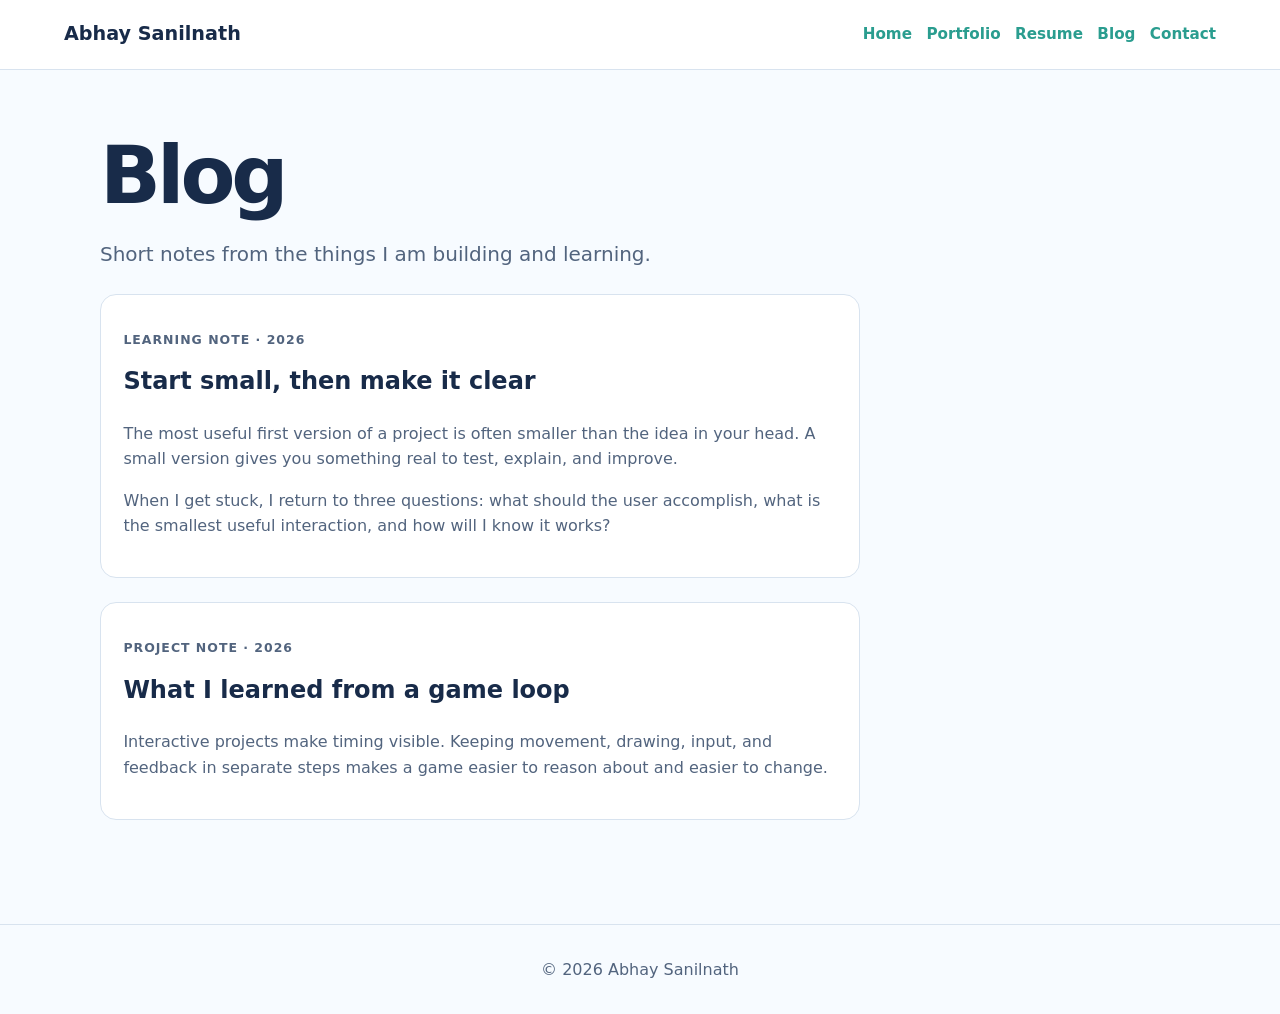
==== blog.html @ 9a355a2a "feat: complete personal website labs" ====
<!doctype html>
<html lang="en"><head><meta charset="utf-8"><meta name="viewport" content="width=device-width, initial-scale=1"><title>Abhay Sanilnath | Blog</title><link rel="stylesheet" href="styles.css"></head>
<body><nav class="navbar"><h1 class="logo"><a href="index.html">Abhay Sanilnath</a></h1><div class="nav-links"><a href="index.html">Home</a><a href="portfolio.html">Portfolio</a><a href="resume.html">Resume</a><a href="blog.html">Blog</a><a href="contact.html">Contact</a></div></nav>
<main><h1 class="page-title">Blog</h1><p class="lede">Short notes from the things I am building and learning.</p><article class="post"><p class="tag">Learning note · 2026</p><h2>Start small, then make it clear</h2><p>The most useful first version of a project is often smaller than the idea in your head. A small version gives you something real to test, explain, and improve.</p><p>When I get stuck, I return to three questions: what should the user accomplish, what is the smallest useful interaction, and how will I know it works?</p></article><article class="post"><p class="tag">Project note · 2026</p><h2>What I learned from a game loop</h2><p>Interactive projects make timing visible. Keeping movement, drawing, input, and feedback in separate steps makes a game easier to reason about and easier to change.</p></article></main><footer class="footer"><p>© 2026 Abhay Sanilnath</p></footer></body></html>
---- styles.css ----
:root{--ink:#182b49;--muted:#52647e;--paper:#f7fbff;--card:#fff;--accent:#e76f51;--teal:#2a9d8f;--line:#d8e3ef}*{box-sizing:border-box}html{scroll-behavior:smooth}body{margin:0;background:var(--paper);color:var(--ink);font:16px/1.6 system-ui,-apple-system,BlinkMacSystemFont,"Segoe UI",sans-serif}a{color:var(--teal);font-weight:650}a:hover,a:focus{color:var(--accent)}a:focus-visible,input:focus,textarea:focus{outline:3px solid #f4a261;outline-offset:3px}.navbar{display:flex;align-items:center;justify-content:space-between;gap:1rem;padding:1.2rem max(5vw,1.25rem);background:var(--card);border-bottom:1px solid var(--line);position:sticky;top:0;z-index:2}.logo{font-size:1.2rem;margin:0}.logo a{text-decoration:none;color:var(--ink)}.nav-links{display:flex;flex-wrap:wrap;justify-content:flex-end;gap:.9rem}.nav-links a{font-size:.95rem;text-decoration:none}.nav-links a[aria-current=page]{color:var(--accent)}main{width:min(1080px,90%);margin:0 auto;padding:4rem 0 5rem}.page-title{font-size:clamp(2.5rem,7vw,5rem);line-height:1.05;margin:0 0 1rem;letter-spacing:-.05em}.lede{font-size:1.25rem;color:var(--muted);max-width:50rem}.hero{display:grid;grid-template-columns:1.4fr .8fr;align-items:center;gap:4rem;min-height:65vh}.eyebrow,.tag{color:var(--accent);font-weight:750;letter-spacing:.08em;text-transform:uppercase;font-size:.78rem}.hero p:not(.eyebrow){max-width:40rem;font-size:1.15rem;color:var(--muted)}.profile-card{background:#fff;border:1px solid var(--line);border-radius:1.5rem;padding:1rem;box-shadow:0 1rem 3rem rgba(24,43,73,.1);transform:rotate(2deg)}.profile-card img{display:block;width:100%;border-radius:1rem}.profile-card span{display:block;padding:.8rem .5rem .25rem;color:var(--muted);text-align:center}.button{display:inline-block;background:var(--ink);color:#fff!important;border:0;border-radius:999px;padding:.7rem 1.2rem;text-decoration:none;font:inherit;font-weight:750;cursor:pointer}.button:hover,.button:focus{background:var(--accent)}.text-link{margin-left:1rem}.section-grid{display:grid;grid-template-columns:repeat(3,1fr);gap:1rem;padding-top:3rem}.section-grid h2{grid-column:1/-1}.section-grid article,.project-card,.post,.resume{background:var(--card);border:1px solid var(--line);border-radius:1rem;padding:1.4rem}.section-grid article h3,.project-card h2,.post h2{margin-top:0}.section-grid article p,.project-card p,.post p{color:var(--muted)}.project-grid{display:grid;grid-template-columns:repeat(3,1fr);gap:1rem;margin-top:2rem}.project-card ul,.skill-list{padding-left:1.2rem}.project-card li,.skill-list li{margin:.35rem 0}.resume{max-width:760px;margin-top:2rem}.resume section{padding:1rem 0;border-bottom:1px solid var(--line)}.resume section:last-child{border-bottom:0}.resume h2{margin:0}.post{max-width:760px;margin:1.5rem 0}.contact-form{display:grid;gap:.55rem;max-width:650px;margin-top:2rem;background:var(--card);border:1px solid var(--line);border-radius:1rem;padding:1.5rem}.contact-form label{font-weight:700;margin-top:.6rem}.contact-form input:not(.button),.contact-form textarea{width:100%;font:inherit;border:1px solid #aabbd0;border-radius:.5rem;padding:.75rem;background:#fff;color:var(--ink)}.contact-form textarea{resize:vertical}.footer{padding:2rem max(5vw,1.25rem);border-top:1px solid var(--line);color:var(--muted);text-align:center}.footer p{margin:0}@media(max-width:760px){.navbar{align-items:flex-start;flex-direction:column}.nav-links{justify-content:flex-start}.hero{grid-template-columns:1fr;gap:2rem;padding-top:2rem}.section-grid,.project-grid{grid-template-columns:1fr}main{padding-top:2.5rem}.page-title{font-size:3.2rem}}
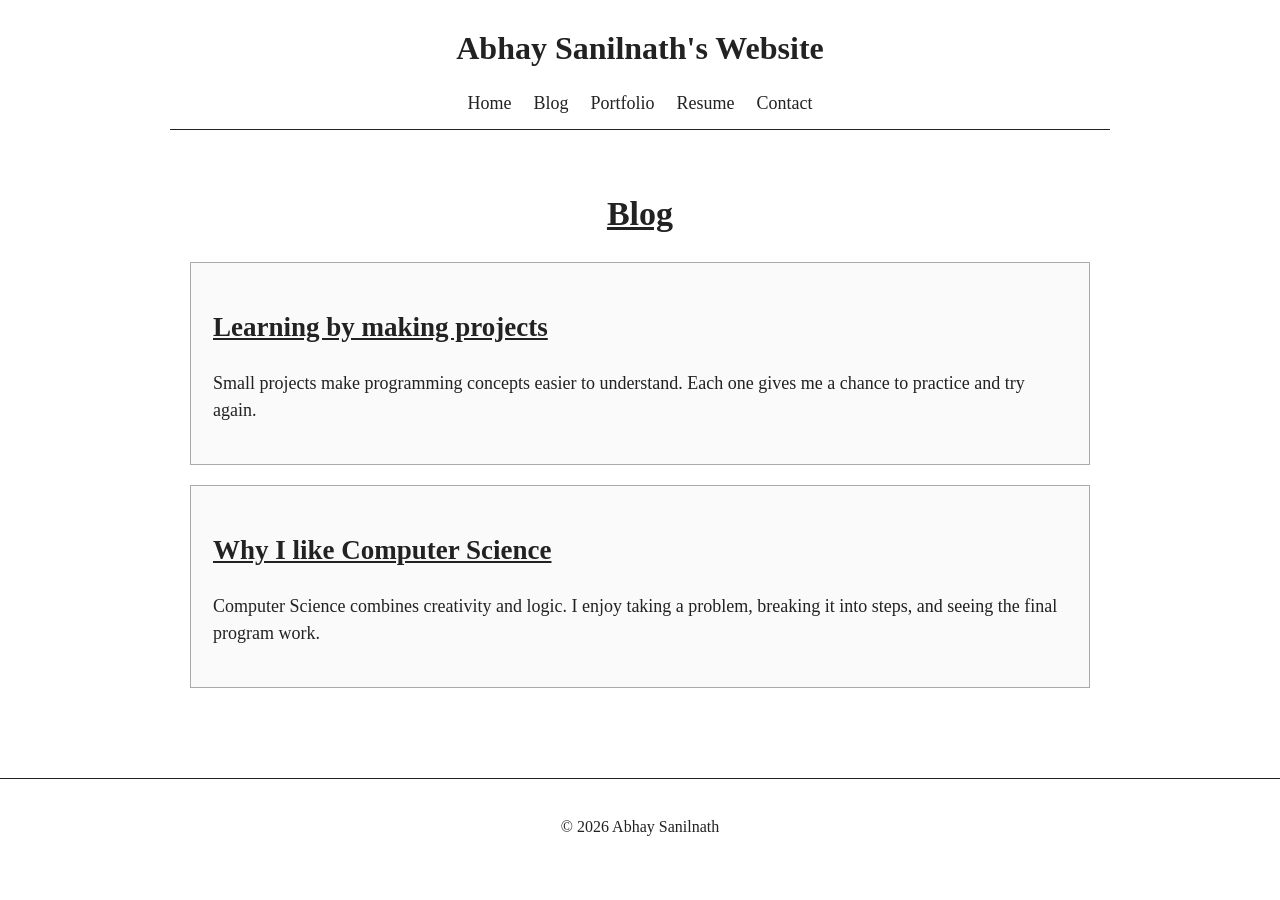
==== commit 067d22ce: "feat: update personal website pages" ====
--- a/blog.html
+++ b/blog.html
@@ -1,4 +1,3 @@
-<!doctype html>
-<html lang="en"><head><meta charset="utf-8"><meta name="viewport" content="width=device-width, initial-scale=1"><title>Abhay Sanilnath | Blog</title><link rel="stylesheet" href="styles.css"></head>
-<body><nav class="navbar"><h1 class="logo"><a href="index.html">Abhay Sanilnath</a></h1><div class="nav-links"><a href="index.html">Home</a><a href="portfolio.html">Portfolio</a><a href="resume.html">Resume</a><a href="blog.html">Blog</a><a href="contact.html">Contact</a></div></nav>
-<main><h1 class="page-title">Blog</h1><p class="lede">Short notes from the things I am building and learning.</p><article class="post"><p class="tag">Learning note · 2026</p><h2>Start small, then make it clear</h2><p>The most useful first version of a project is often smaller than the idea in your head. A small version gives you something real to test, explain, and improve.</p><p>When I get stuck, I return to three questions: what should the user accomplish, what is the smallest useful interaction, and how will I know it works?</p></article><article class="post"><p class="tag">Project note · 2026</p><h2>What I learned from a game loop</h2><p>Interactive projects make timing visible. Keeping movement, drawing, input, and feedback in separate steps makes a game easier to reason about and easier to change.</p></article></main><footer class="footer"><p>© 2026 Abhay Sanilnath</p></footer></body></html>
+<!DOCTYPE html>
+<html lang="en"><head><meta charset="UTF-8"><meta name="viewport" content="width=device-width, initial-scale=1.0"><title>Abhay Sanilnath | Blog</title><link rel="stylesheet" href="styles.css"></head>
+<body><header><h1>Abhay Sanilnath's Website</h1><nav><ul class="navbar"><li><a href="index.html">Home</a></li><li><a href="blog.html">Blog</a></li><li><a href="portfolio.html">Portfolio</a></li><li><a href="resume.html">Resume</a></li><li><a href="contact.html">Contact</a></li></ul></nav></header><main><h1 class="page-title">Blog</h1><article class="card"><h2>Learning by making projects</h2><p>Small projects make programming concepts easier to understand. Each one gives me a chance to practice and try again.</p></article><article class="card"><h2>Why I like Computer Science</h2><p>Computer Science combines creativity and logic. I enjoy taking a problem, breaking it into steps, and seeing the final program work.</p></article></main><footer><p>© 2026 Abhay Sanilnath</p></footer></body></html>
--- a/styles.css
+++ b/styles.css
@@ -1 +1 @@
-:root{--ink:#182b49;--muted:#52647e;--paper:#f7fbff;--card:#fff;--accent:#e76f51;--teal:#2a9d8f;--line:#d8e3ef}*{box-sizing:border-box}html{scroll-behavior:smooth}body{margin:0;background:var(--paper);color:var(--ink);font:16px/1.6 system-ui,-apple-system,BlinkMacSystemFont,"Segoe UI",sans-serif}a{color:var(--teal);font-weight:650}a:hover,a:focus{color:var(--accent)}a:focus-visible,input:focus,textarea:focus{outline:3px solid #f4a261;outline-offset:3px}.navbar{display:flex;align-items:center;justify-content:space-between;gap:1rem;padding:1.2rem max(5vw,1.25rem);background:var(--card);border-bottom:1px solid var(--line);position:sticky;top:0;z-index:2}.logo{font-size:1.2rem;margin:0}.logo a{text-decoration:none;color:var(--ink)}.nav-links{display:flex;flex-wrap:wrap;justify-content:flex-end;gap:.9rem}.nav-links a{font-size:.95rem;text-decoration:none}.nav-links a[aria-current=page]{color:var(--accent)}main{width:min(1080px,90%);margin:0 auto;padding:4rem 0 5rem}.page-title{font-size:clamp(2.5rem,7vw,5rem);line-height:1.05;margin:0 0 1rem;letter-spacing:-.05em}.lede{font-size:1.25rem;color:var(--muted);max-width:50rem}.hero{display:grid;grid-template-columns:1.4fr .8fr;align-items:center;gap:4rem;min-height:65vh}.eyebrow,.tag{color:var(--accent);font-weight:750;letter-spacing:.08em;text-transform:uppercase;font-size:.78rem}.hero p:not(.eyebrow){max-width:40rem;font-size:1.15rem;color:var(--muted)}.profile-card{background:#fff;border:1px solid var(--line);border-radius:1.5rem;padding:1rem;box-shadow:0 1rem 3rem rgba(24,43,73,.1);transform:rotate(2deg)}.profile-card img{display:block;width:100%;border-radius:1rem}.profile-card span{display:block;padding:.8rem .5rem .25rem;color:var(--muted);text-align:center}.button{display:inline-block;background:var(--ink);color:#fff!important;border:0;border-radius:999px;padding:.7rem 1.2rem;text-decoration:none;font:inherit;font-weight:750;cursor:pointer}.button:hover,.button:focus{background:var(--accent)}.text-link{margin-left:1rem}.section-grid{display:grid;grid-template-columns:repeat(3,1fr);gap:1rem;padding-top:3rem}.section-grid h2{grid-column:1/-1}.section-grid article,.project-card,.post,.resume{background:var(--card);border:1px solid var(--line);border-radius:1rem;padding:1.4rem}.section-grid article h3,.project-card h2,.post h2{margin-top:0}.section-grid article p,.project-card p,.post p{color:var(--muted)}.project-grid{display:grid;grid-template-columns:repeat(3,1fr);gap:1rem;margin-top:2rem}.project-card ul,.skill-list{padding-left:1.2rem}.project-card li,.skill-list li{margin:.35rem 0}.resume{max-width:760px;margin-top:2rem}.resume section{padding:1rem 0;border-bottom:1px solid var(--line)}.resume section:last-child{border-bottom:0}.resume h2{margin:0}.post{max-width:760px;margin:1.5rem 0}.contact-form{display:grid;gap:.55rem;max-width:650px;margin-top:2rem;background:var(--card);border:1px solid var(--line);border-radius:1rem;padding:1.5rem}.contact-form label{font-weight:700;margin-top:.6rem}.contact-form input:not(.button),.contact-form textarea{width:100%;font:inherit;border:1px solid #aabbd0;border-radius:.5rem;padding:.75rem;background:#fff;color:var(--ink)}.contact-form textarea{resize:vertical}.footer{padding:2rem max(5vw,1.25rem);border-top:1px solid var(--line);color:var(--muted);text-align:center}.footer p{margin:0}@media(max-width:760px){.navbar{align-items:flex-start;flex-direction:column}.nav-links{justify-content:flex-start}.hero{grid-template-columns:1fr;gap:2rem;padding-top:2rem}.section-grid,.project-grid{grid-template-columns:1fr}main{padding-top:2.5rem}.page-title{font-size:3.2rem}}
+body{margin:0;background:#fff;color:#222;font-family:Georgia,'Times New Roman',serif;font-size:18px;line-height:1.5}header{max-width:900px;margin:0 auto;padding:24px 20px 12px;border-bottom:1px solid #222}header h1{text-align:center;font-size:32px;margin:0 0 18px}.navbar{display:flex;justify-content:center;gap:22px;list-style:none;padding:0;margin:0}.navbar a{color:#222;text-decoration:none}.navbar a:hover,.navbar a:focus{color:#8a3b12;text-decoration:underline}.navbar a:focus-visible,input:focus,textarea:focus{outline:2px solid #8a3b12;outline-offset:2px}main{max-width:900px;margin:0 auto;padding:35px 20px 70px}.page-title{text-align:center;text-decoration:underline;font-size:34px}.intro{display:grid;grid-template-columns:1fr 1fr;gap:24px;margin-top:35px}.welcome-box,.fact-box,.card,.resume{border:1px solid #aaa;padding:22px;background:#fafafa}.card{margin:20px 0}.card h2,.resume h2{text-decoration:underline}.resume{background:#fff}.resume h2{text-align:center;text-transform:uppercase}.resume h3{margin-bottom:0}.resume h3 span{font-weight:normal}.contact-line{text-align:center}.contact-form{display:grid;gap:8px;max-width:600px;margin:25px auto}.contact-form input:not([type=submit]),.contact-form textarea{font:inherit;padding:8px;border:1px solid #777}.contact-form input[type=submit]{width:max-content;padding:8px 18px;font:inherit;background:#222;color:#fff;border:0;cursor:pointer}.contact-form input[type=submit]:hover{background:#8a3b12}footer{text-align:center;border-top:1px solid #222;padding:20px;font-size:16px}@media(max-width:650px){.navbar{flex-wrap:wrap;gap:10px 18px}.intro{grid-template-columns:1fr}header h1{font-size:27px}main{padding-top:20px}}
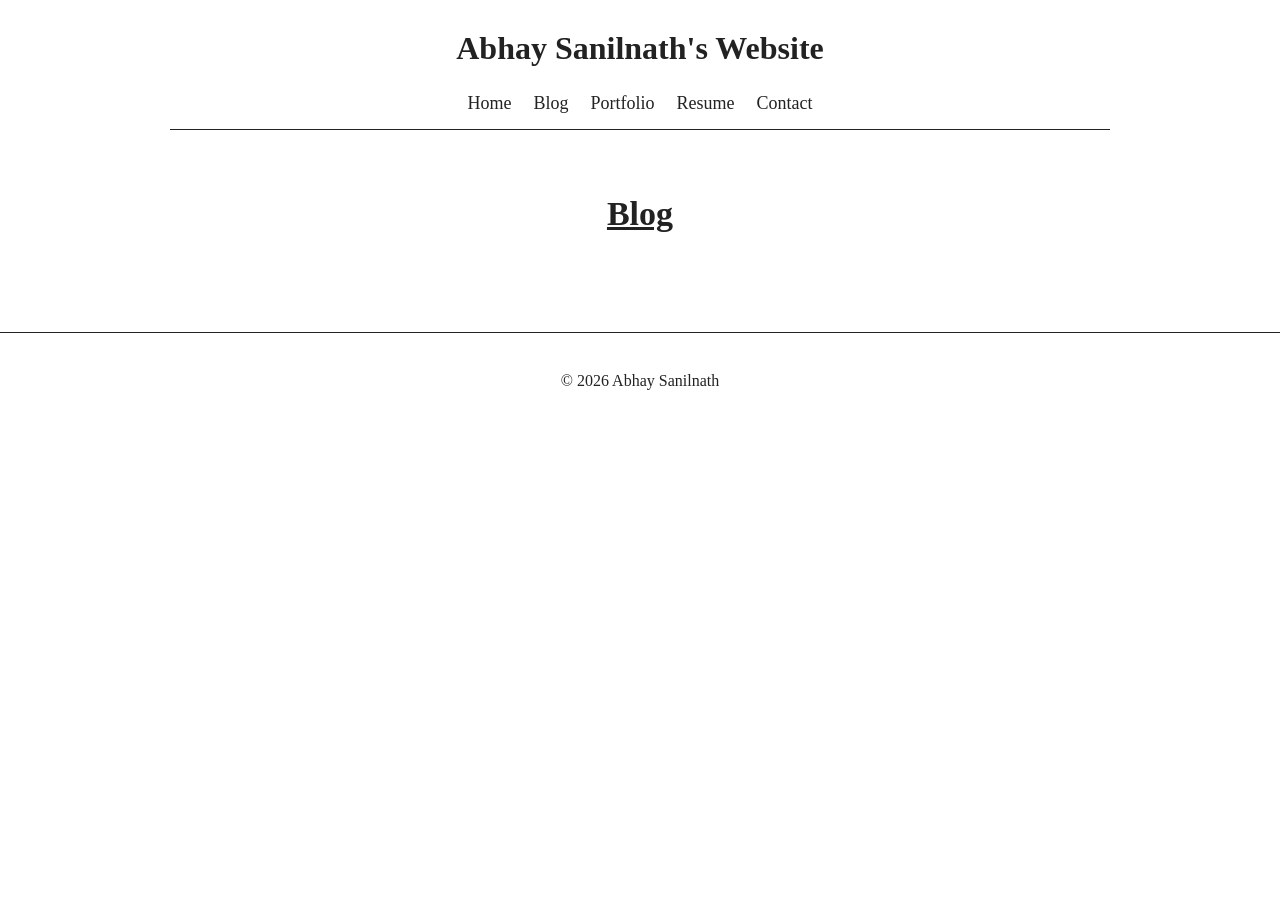
==== commit 149c31cf: "Clean up website layout" ====
--- a/blog.html
+++ b/blog.html
@@ -1,3 +1,3 @@
 <!DOCTYPE html>
 <html lang="en"><head><meta charset="UTF-8"><meta name="viewport" content="width=device-width, initial-scale=1.0"><title>Abhay Sanilnath | Blog</title><link rel="stylesheet" href="styles.css"></head>
-<body><header><h1>Abhay Sanilnath's Website</h1><nav><ul class="navbar"><li><a href="index.html">Home</a></li><li><a href="blog.html">Blog</a></li><li><a href="portfolio.html">Portfolio</a></li><li><a href="resume.html">Resume</a></li><li><a href="contact.html">Contact</a></li></ul></nav></header><main><h1 class="page-title">Blog</h1><article class="card"><h2>Learning by making projects</h2><p>Small projects make programming concepts easier to understand. Each one gives me a chance to practice and try again.</p></article><article class="card"><h2>Why I like Computer Science</h2><p>Computer Science combines creativity and logic. I enjoy taking a problem, breaking it into steps, and seeing the final program work.</p></article></main><footer><p>© 2026 Abhay Sanilnath</p></footer></body></html>
+<body><header><h1>Abhay Sanilnath's Website</h1><nav><ul class="navbar"><li><a href="index.html">Home</a></li><li><a href="blog.html">Blog</a></li><li><a href="portfolio.html">Portfolio</a></li><li><a href="resume.html">Resume</a></li><li><a href="contact.html">Contact</a></li></ul></nav></header><main><h1 class="page-title">Blog</h1></main><footer><p>© 2026 Abhay Sanilnath</p></footer></body></html>
--- a/styles.css
+++ b/styles.css
@@ -1 +1 @@
-body{margin:0;background:#fff;color:#222;font-family:Georgia,'Times New Roman',serif;font-size:18px;line-height:1.5}header{max-width:900px;margin:0 auto;padding:24px 20px 12px;border-bottom:1px solid #222}header h1{text-align:center;font-size:32px;margin:0 0 18px}.navbar{display:flex;justify-content:center;gap:22px;list-style:none;padding:0;margin:0}.navbar a{color:#222;text-decoration:none}.navbar a:hover,.navbar a:focus{color:#8a3b12;text-decoration:underline}.navbar a:focus-visible,input:focus,textarea:focus{outline:2px solid #8a3b12;outline-offset:2px}main{max-width:900px;margin:0 auto;padding:35px 20px 70px}.page-title{text-align:center;text-decoration:underline;font-size:34px}.intro{display:grid;grid-template-columns:1fr 1fr;gap:24px;margin-top:35px}.welcome-box,.fact-box,.card,.resume{border:1px solid #aaa;padding:22px;background:#fafafa}.card{margin:20px 0}.card h2,.resume h2{text-decoration:underline}.resume{background:#fff}.resume h2{text-align:center;text-transform:uppercase}.resume h3{margin-bottom:0}.resume h3 span{font-weight:normal}.contact-line{text-align:center}.contact-form{display:grid;gap:8px;max-width:600px;margin:25px auto}.contact-form input:not([type=submit]),.contact-form textarea{font:inherit;padding:8px;border:1px solid #777}.contact-form input[type=submit]{width:max-content;padding:8px 18px;font:inherit;background:#222;color:#fff;border:0;cursor:pointer}.contact-form input[type=submit]:hover{background:#8a3b12}footer{text-align:center;border-top:1px solid #222;padding:20px;font-size:16px}@media(max-width:650px){.navbar{flex-wrap:wrap;gap:10px 18px}.intro{grid-template-columns:1fr}header h1{font-size:27px}main{padding-top:20px}}
+body{margin:0;background:#fff;color:#222;font-family:Georgia,'Times New Roman',serif;font-size:18px;line-height:1.5}header{max-width:900px;margin:0 auto;padding:24px 20px 12px;border-bottom:1px solid #222}header h1{text-align:center;font-size:32px;margin:0 0 18px}.navbar{display:flex;justify-content:center;gap:22px;list-style:none;padding:0;margin:0}.navbar a{color:#222;text-decoration:none}.navbar a:hover,.navbar a:focus{color:#8a3b12;text-decoration:underline}.navbar a:focus-visible,input:focus,textarea:focus{outline:2px solid #8a3b12;outline-offset:2px}main{max-width:900px;margin:0 auto;padding:35px 20px 70px}.page-title{text-align:center;text-decoration:underline;font-size:34px}.intro{display:grid;grid-template-columns:1fr 1fr;gap:24px;margin-top:35px}.welcome-box,.fact-box,.card,.resume{padding:22px;background:transparent}.card{margin:20px 0}.card h2,.resume h2{text-decoration:underline}.resume h2{text-align:center;text-transform:uppercase}.resume h3{margin-bottom:0}.resume h3 span{font-weight:normal}.contact-line{text-align:center}.contact-form{display:grid;gap:8px;max-width:600px;margin:25px auto}.contact-form input:not([type=submit]),.contact-form textarea{font:inherit;padding:8px;border:1px solid #777}.contact-form input[type=submit]{width:max-content;padding:8px 18px;font:inherit;background:#222;color:#fff;border:0;cursor:pointer}.contact-form input[type=submit]:hover{background:#8a3b12}footer{text-align:center;border-top:1px solid #222;padding:20px;font-size:16px}@media(max-width:650px){.navbar{flex-wrap:wrap;gap:10px 18px}.intro{grid-template-columns:1fr}header h1{font-size:27px}main{padding-top:20px}}
